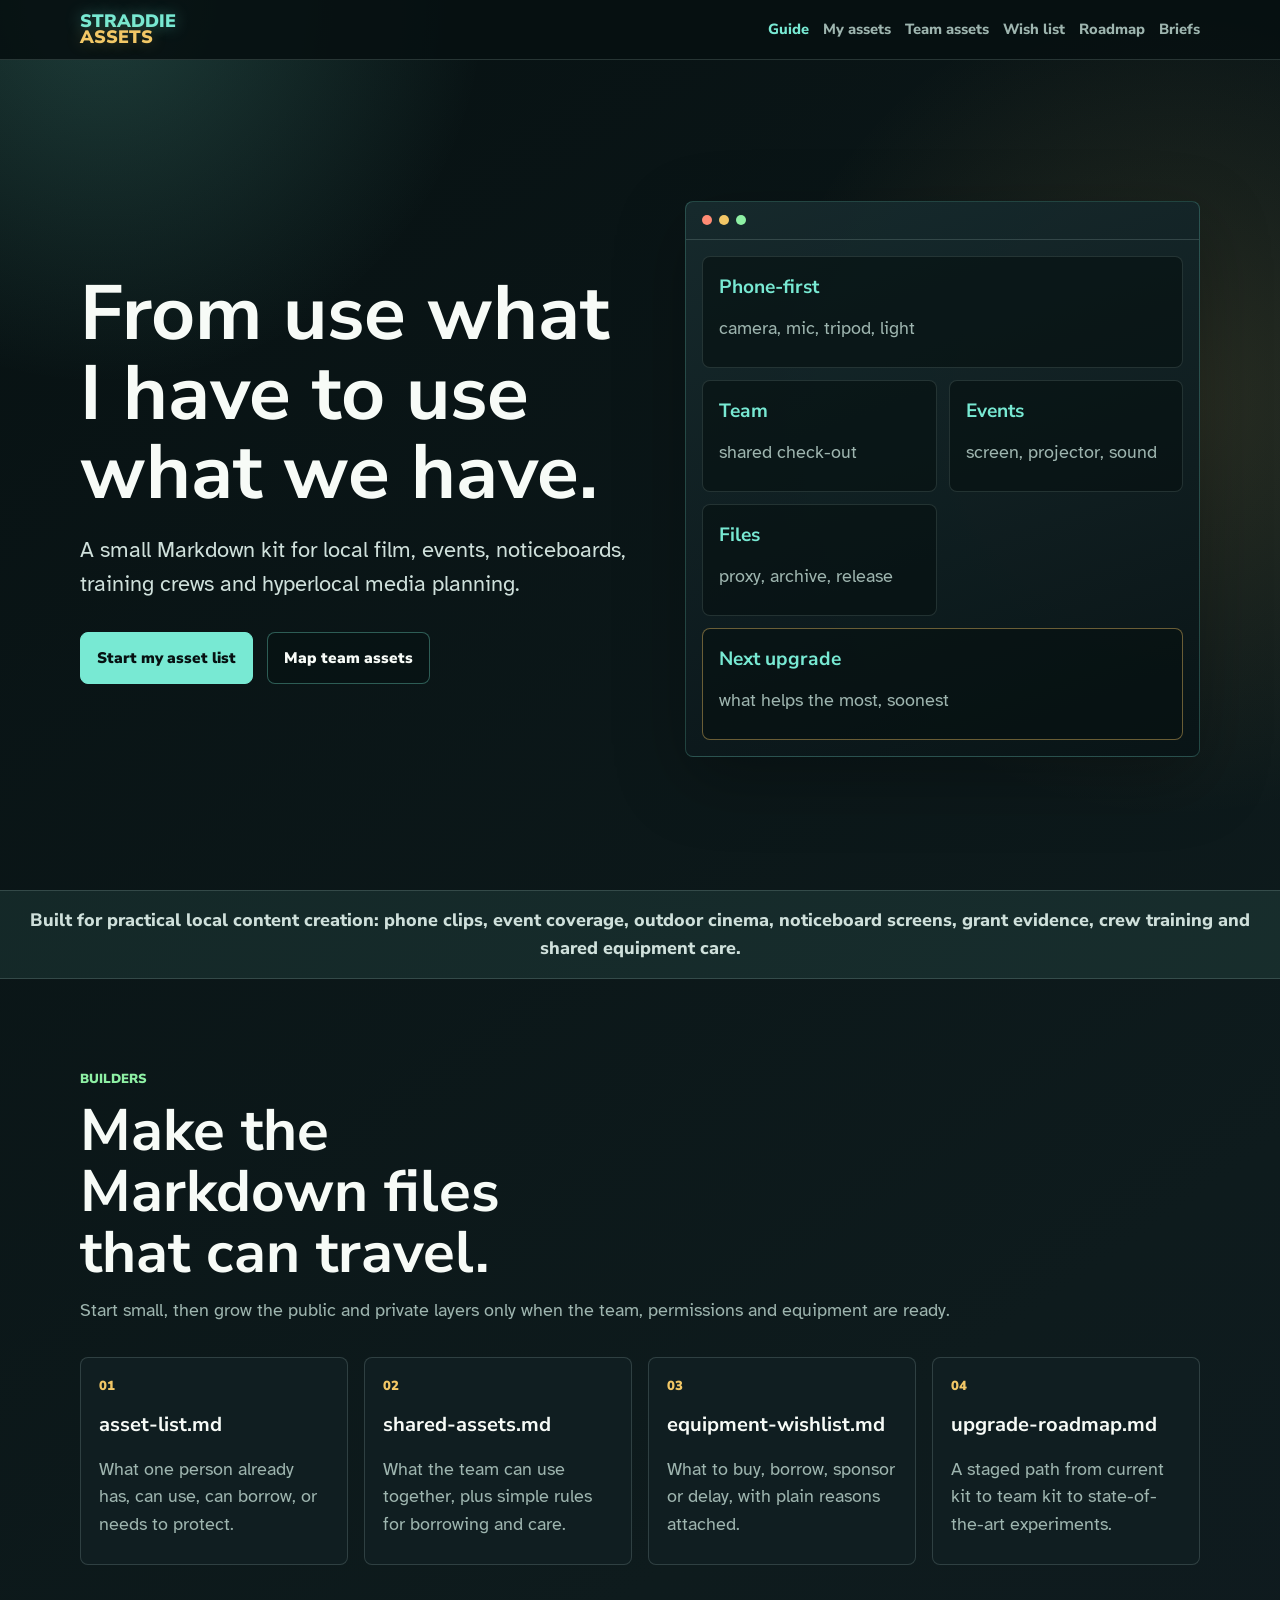
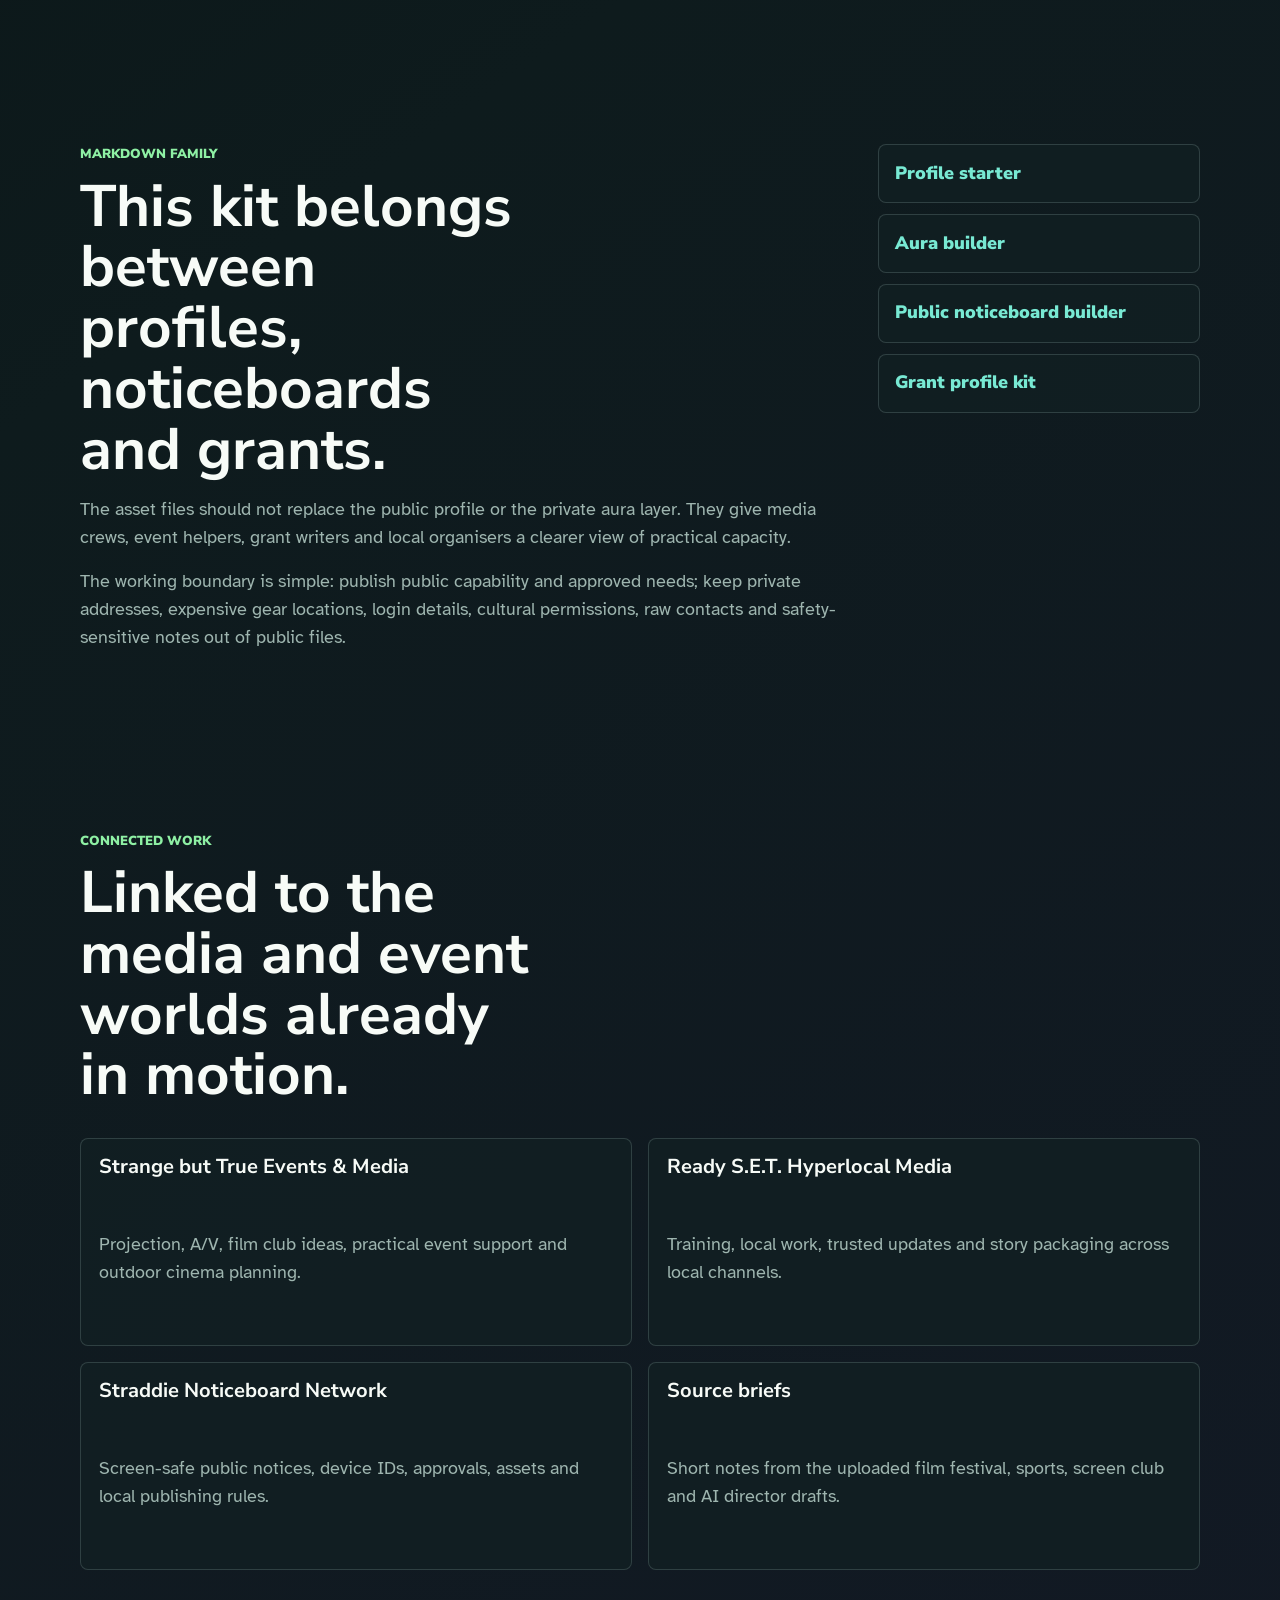
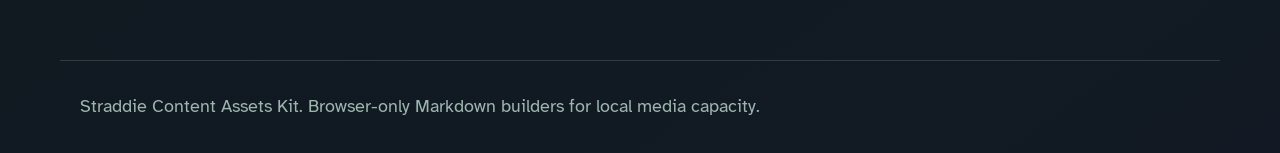
==== index.html @ ae2b7933 "Initial Straddie content assets kit" ====
<!doctype html>
<html lang="en-AU">
  <head>
    <meta charset="utf-8">
    <meta name="viewport" content="width=device-width, initial-scale=1">
    <meta name="description" content="Markdown builders for local media asset lists, shared team gear, equipment wish lists and upgrade roadmaps on Minjerribah / North Stradbroke Island.">
    <title>Straddie Content Assets Kit</title>
    <link rel="preconnect" href="https://fonts.googleapis.com">
    <link rel="preconnect" href="https://fonts.gstatic.com" crossorigin>
    <link href="https://fonts.googleapis.com/css2?family=Atkinson+Hyperlegible:wght@400;700&family=Nunito+Sans:wght@700;800;900&display=swap" rel="stylesheet">
    <link rel="stylesheet" href="styles.css">
  </head>
  <body>
    <a class="skip-link" href="#main">Skip to content</a>
    <header class="site-header">
      <nav class="nav" aria-label="Main navigation">
        <a class="brand-mark" href="index.html" aria-label="Straddie Content Assets Kit home">
          <span>Straddie</span><span>Assets</span>
        </a>
        <button class="nav-toggle" type="button" aria-label="Open menu" aria-expanded="false"><span></span><span></span><span></span></button>
        <div class="nav-links">
          <a aria-current="page" href="index.html">Guide</a>
          <a href="asset-list-builder.html">My assets</a>
          <a href="shared-assets-builder.html">Team assets</a>
          <a href="wishlist-builder.html">Wish list</a>
          <a href="upgrade-roadmap-builder.html">Roadmap</a>
          <a href="source-briefs.html">Briefs</a>
        </div>
      </nav>
    </header>

    <main id="main">
      <section class="hero">
        <div class="hero-copy">
          <h1>From use what I have to use what we have.</h1>
          <p class="hero-lede">A small Markdown kit for local film, events, noticeboards, training crews and hyperlocal media planning.</p>
          <div class="hero-actions">
            <a class="button primary" href="asset-list-builder.html">Start my asset list</a>
            <a class="button secondary" href="shared-assets-builder.html">Map team assets</a>
          </div>
        </div>
        <aside class="gear-board" aria-label="Asset planning board">
          <div class="board-header">
            <span></span><span></span><span></span>
          </div>
          <div class="board-grid">
            <div class="gear-tile wide"><strong>Phone-first</strong><span>camera, mic, tripod, light</span></div>
            <div class="gear-tile"><strong>Team</strong><span>shared check-out</span></div>
            <div class="gear-tile"><strong>Events</strong><span>screen, projector, sound</span></div>
            <div class="gear-tile"><strong>Files</strong><span>proxy, archive, release</span></div>
            <div class="gear-tile wide accent"><strong>Next upgrade</strong><span>what helps the most, soonest</span></div>
          </div>
        </aside>
      </section>

      <section class="intro-band">
        <p>Built for practical local content creation: phone clips, event coverage, outdoor cinema, noticeboard screens, grant evidence, crew training and shared equipment care.</p>
      </section>

      <section class="section" aria-labelledby="builders-title">
        <div class="section-heading">
          <p class="eyebrow">Builders</p>
          <h2 id="builders-title">Make the Markdown files that can travel.</h2>
          <p>Start small, then grow the public and private layers only when the team, permissions and equipment are ready.</p>
        </div>
        <div class="tool-grid">
          <a class="tool-card" href="asset-list-builder.html">
            <span>01</span>
            <h3>asset-list.md</h3>
            <p>What one person already has, can use, can borrow, or needs to protect.</p>
          </a>
          <a class="tool-card" href="shared-assets-builder.html">
            <span>02</span>
            <h3>shared-assets.md</h3>
            <p>What the team can use together, plus simple rules for borrowing and care.</p>
          </a>
          <a class="tool-card" href="wishlist-builder.html">
            <span>03</span>
            <h3>equipment-wishlist.md</h3>
            <p>What to buy, borrow, sponsor or delay, with plain reasons attached.</p>
          </a>
          <a class="tool-card" href="upgrade-roadmap-builder.html">
            <span>04</span>
            <h3>upgrade-roadmap.md</h3>
            <p>A staged path from current kit to team kit to state-of-the-art experiments.</p>
          </a>
        </div>
      </section>

      <section class="section split-section" aria-labelledby="family-title">
        <div>
          <p class="eyebrow">Markdown family</p>
          <h2 id="family-title">This kit belongs between profiles, noticeboards and grants.</h2>
          <p class="page-copy">The asset files should not replace the public profile or the private aura layer. They give media crews, event helpers, grant writers and local organisers a clearer view of practical capacity.</p>
          <p class="page-copy">The working boundary is simple: publish public capability and approved needs; keep private addresses, expensive gear locations, login details, cultural permissions, raw contacts and safety-sensitive notes out of public files.</p>
        </div>
        <div class="link-stack">
          <a href="https://auraofintelligence.github.io/sbt_profile_starter/">Profile starter</a>
          <a href="https://auraofintelligence.github.io/sbt_aura_builder/">Aura builder</a>
          <a href="https://auraofintelligence.github.io/straddie-noticeboard-network/public-noticeboard-builder.html">Public noticeboard builder</a>
          <a href="https://auraofintelligence.github.io/stradbroke-grants-lab/profile-kit.html">Grant profile kit</a>
        </div>
      </section>

      <section class="section" aria-labelledby="connected-title">
        <div class="section-heading">
          <p class="eyebrow">Connected work</p>
          <h2 id="connected-title">Linked to the media and event worlds already in motion.</h2>
        </div>
        <div class="related-grid">
          <a class="related-card" href="https://auraofintelligence.github.io/strange-but-true/events-media.html">
            <h3>Strange but True Events & Media</h3>
            <p>Projection, A/V, film club ideas, practical event support and outdoor cinema planning.</p>
          </a>
          <a class="related-card" href="https://auraofintelligence.github.io/ready-set-co-op-hyperlocal-media/index.html">
            <h3>Ready S.E.T. Hyperlocal Media</h3>
            <p>Training, local work, trusted updates and story packaging across local channels.</p>
          </a>
          <a class="related-card" href="https://auraofintelligence.github.io/straddie-noticeboard-network/">
            <h3>Straddie Noticeboard Network</h3>
            <p>Screen-safe public notices, device IDs, approvals, assets and local publishing rules.</p>
          </a>
          <a class="related-card" href="source-briefs.html">
            <h3>Source briefs</h3>
            <p>Short notes from the uploaded film festival, sports, screen club and AI director drafts.</p>
          </a>
        </div>
      </section>
    </main>

    <footer class="site-footer">
      <p>Straddie Content Assets Kit. Browser-only Markdown builders for local media capacity.</p>
    </footer>
    <script src="app.js"></script>
  </body>
</html>
---- styles.css ----
:root {
  --ink: #071112;
  --deep: #102022;
  --panel: rgba(17, 31, 34, 0.94);
  --panel-strong: #172b2e;
  --text: #f7fbf7;
  --soft: #cfe0db;
  --muted: #9eb5af;
  --line: rgba(213, 242, 234, 0.16);
  --aqua: #78e9d3;
  --green: #8ef0a4;
  --gold: #f2c766;
  --coral: #ff8b74;
  --violet: #a88cff;
  --heading: "Nunito Sans", "Avenir Next", Arial, sans-serif;
  --body: "Atkinson Hyperlegible", Arial, sans-serif;
  --max-width: 1160px;
}

* {
  box-sizing: border-box;
}

html {
  background: var(--ink);
  scroll-behavior: smooth;
}

body {
  background:
    radial-gradient(circle at 8% 0, rgba(120, 233, 211, 0.2), transparent 24rem),
    radial-gradient(circle at 92% 12%, rgba(242, 199, 102, 0.13), transparent 26rem),
    linear-gradient(145deg, #071112, #0e1b1d 48%, #121924);
  color: var(--text);
  font-family: var(--body);
  font-size: 18px;
  line-height: 1.55;
  margin: 0;
  min-height: 100vh;
  overflow-x: hidden;
}

body::before {
  background:
    linear-gradient(90deg, rgba(120, 233, 211, 0.055) 1px, transparent 1px),
    linear-gradient(0deg, rgba(242, 199, 102, 0.04) 1px, transparent 1px);
  background-size: 86px 86px;
  content: "";
  inset: 0;
  pointer-events: none;
  position: fixed;
  z-index: -1;
}

a {
  color: inherit;
}

.skip-link {
  background: var(--gold);
  color: var(--ink);
  left: 1rem;
  padding: 0.6rem 0.8rem;
  position: absolute;
  top: -4rem;
  z-index: 30;
}

.skip-link:focus {
  top: 1rem;
}

.site-header {
  background: rgba(7, 17, 18, 0.92);
  border-bottom: 1px solid var(--line);
  position: sticky;
  top: 0;
  z-index: 20;
}

.nav {
  align-items: center;
  display: flex;
  gap: 1rem;
  justify-content: space-between;
  margin: 0 auto;
  max-width: var(--max-width);
  padding: 0.8rem 1.25rem;
}

.brand-mark {
  display: grid;
  font-family: var(--heading);
  font-weight: 900;
  line-height: 0.92;
  text-decoration: none;
  text-transform: uppercase;
}

.brand-mark span:first-child {
  color: var(--aqua);
  text-shadow: 0 0 16px rgba(120, 233, 211, 0.42);
}

.brand-mark span:last-child {
  color: var(--gold);
  text-shadow: 0 0 16px rgba(242, 199, 102, 0.28);
}

.nav-links {
  align-items: center;
  display: flex;
  gap: 0.88rem;
}

.nav-links a {
  color: var(--muted);
  font-family: var(--heading);
  font-size: 0.92rem;
  font-weight: 800;
  text-decoration: none;
}

.nav-links a:hover,
.nav-links a:focus,
.nav-links a[aria-current="page"] {
  color: var(--aqua);
}

.nav-toggle {
  align-items: center;
  background: transparent;
  border: 1px solid rgba(120, 233, 211, 0.48);
  border-radius: 8px;
  display: none;
  flex-direction: column;
  gap: 0.23rem;
  height: 2.65rem;
  justify-content: center;
  width: 2.85rem;
}

.nav-toggle span {
  background: var(--aqua);
  display: block;
  height: 2px;
  width: 1.15rem;
}

.hero,
.page-hero,
.section,
.site-footer {
  margin: 0 auto;
  max-width: var(--max-width);
  padding-left: 1.25rem;
  padding-right: 1.25rem;
}

.hero {
  align-items: center;
  display: grid;
  gap: 2.5rem;
  grid-template-columns: minmax(0, 0.9fr) minmax(320px, 0.82fr);
  min-height: calc(100vh - 70px);
  padding-bottom: 4rem;
  padding-top: 4.5rem;
}

.page-hero {
  padding-bottom: 3rem;
  padding-top: 5rem;
}

.section {
  padding-bottom: clamp(3.25rem, 7vw, 5.7rem);
  padding-top: clamp(3.25rem, 7vw, 5.7rem);
}

.eyebrow {
  color: var(--green);
  font-family: var(--heading);
  font-size: 0.82rem;
  font-weight: 900;
  letter-spacing: 0;
  margin: 0 0 0.75rem;
  text-transform: uppercase;
}

h1,
h2,
h3 {
  font-family: var(--heading);
  letter-spacing: 0;
  line-height: 1.04;
  margin: 0;
  overflow-wrap: anywhere;
}

h1 {
  font-size: clamp(2.8rem, 6vw, 5.2rem);
  max-width: 12ch;
}

h2 {
  font-size: clamp(2rem, 4.7vw, 3.65rem);
  max-width: 13ch;
}

h3 {
  font-size: 1.26rem;
}

p {
  margin: 0;
  overflow-wrap: anywhere;
}

.hero-lede {
  color: var(--soft);
  font-size: clamp(1.08rem, 2vw, 1.35rem);
  margin-top: 1.25rem;
  max-width: 58rem;
}

.hero-actions {
  display: flex;
  flex-wrap: wrap;
  gap: 0.85rem;
  margin-top: 2rem;
}

.button {
  align-items: center;
  border-radius: 8px;
  cursor: pointer;
  display: inline-flex;
  font-family: var(--heading);
  font-size: 0.96rem;
  font-weight: 900;
  justify-content: center;
  min-height: 3rem;
  min-width: 10rem;
  padding: 0.8rem 1rem;
  text-decoration: none;
}

.button.primary {
  background: var(--aqua);
  border: 1px solid var(--aqua);
  color: var(--ink);
}

.button.secondary {
  background: rgba(7, 17, 18, 0.42);
  border: 1px solid rgba(120, 233, 211, 0.34);
  color: var(--text);
}

.button.danger {
  background: rgba(255, 139, 116, 0.12);
  border: 1px solid rgba(255, 139, 116, 0.45);
  color: var(--text);
}

.gear-board {
  background: linear-gradient(160deg, rgba(23, 43, 46, 0.96), rgba(9, 20, 22, 0.96));
  border: 1px solid rgba(120, 233, 211, 0.22);
  border-radius: 8px;
  box-shadow: 0 22px 70px rgba(0, 0, 0, 0.28);
  overflow: hidden;
}

.board-header {
  align-items: center;
  border-bottom: 1px solid var(--line);
  display: flex;
  gap: 0.45rem;
  padding: 0.85rem 1rem;
}

.board-header span {
  background: var(--muted);
  border-radius: 999px;
  height: 0.62rem;
  width: 0.62rem;
}

.board-header span:nth-child(1) {
  background: var(--coral);
}

.board-header span:nth-child(2) {
  background: var(--gold);
}

.board-header span:nth-child(3) {
  background: var(--green);
}

.board-grid {
  display: grid;
  gap: 0.75rem;
  grid-template-columns: repeat(2, minmax(0, 1fr));
  padding: 1rem;
}

.gear-tile {
  background: rgba(7, 17, 18, 0.66);
  border: 1px solid rgba(213, 242, 234, 0.13);
  border-radius: 8px;
  display: grid;
  gap: 0.35rem;
  min-height: 7rem;
  padding: 1rem;
}

.gear-tile.wide {
  grid-column: 1 / -1;
}

.gear-tile.accent {
  border-color: rgba(242, 199, 102, 0.42);
}

.gear-tile strong {
  color: var(--aqua);
  font-family: var(--heading);
  font-size: 1.2rem;
}

.gear-tile span {
  color: var(--muted);
}

.intro-band {
  background: rgba(120, 233, 211, 0.09);
  border-bottom: 1px solid var(--line);
  border-top: 1px solid var(--line);
  color: var(--soft);
  font-family: var(--heading);
  font-weight: 800;
  padding: 1rem 1.25rem;
  text-align: center;
}

.section-heading {
  max-width: 64rem;
}

.section-heading p:not(.eyebrow) {
  color: var(--muted);
  margin-top: 0.85rem;
}

.tool-grid,
.related-grid,
.brief-grid {
  display: grid;
  gap: 1rem;
  grid-template-columns: repeat(4, minmax(0, 1fr));
  margin-top: 2rem;
}

.related-grid,
.brief-grid {
  grid-template-columns: repeat(2, minmax(0, 1fr));
}

.tool-card,
.related-card,
.brief-card {
  background: var(--panel);
  border: 1px solid var(--line);
  border-radius: 8px;
  color: var(--text);
  display: grid;
  gap: 0.75rem;
  min-height: 13rem;
  padding: 1.1rem;
  text-decoration: none;
}

.tool-card:hover,
.tool-card:focus,
.related-card:hover,
.related-card:focus {
  border-color: rgba(120, 233, 211, 0.55);
}

.tool-card span,
.brief-card span {
  color: var(--gold);
  font-family: var(--heading);
  font-size: 0.82rem;
  font-weight: 900;
  overflow-wrap: anywhere;
  text-transform: uppercase;
}

.tool-card p,
.related-card p,
.brief-card p,
.page-copy {
  color: var(--muted);
}

.page-copy {
  margin-top: 1rem;
}

.split-section {
  align-items: start;
  display: grid;
  gap: 2rem;
  grid-template-columns: minmax(0, 1fr) minmax(18rem, 0.42fr);
}

.link-stack {
  display: grid;
  gap: 0.7rem;
}

.link-stack a {
  background: var(--panel);
  border: 1px solid var(--line);
  border-radius: 8px;
  color: var(--aqua);
  font-family: var(--heading);
  font-weight: 900;
  padding: 0.9rem 1rem;
  text-decoration: none;
}

.builder-layout {
  align-items: start;
  display: grid;
  gap: 1rem;
  grid-template-columns: minmax(0, 0.95fr) minmax(20rem, 0.72fr);
  padding-top: 2rem;
}

.builder-form,
.output-panel {
  background: var(--panel);
  border: 1px solid var(--line);
  border-radius: 8px;
  min-width: 0;
  padding: 1.1rem;
}

.builder-form {
  display: grid;
  gap: 1rem;
}

.builder-form fieldset {
  border: 1px solid rgba(120, 233, 211, 0.18);
  border-radius: 8px;
  display: grid;
  gap: 0.85rem;
  margin: 0;
  min-inline-size: 0;
  padding: 1rem;
}

.builder-form legend,
.output-panel > label {
  color: var(--gold);
  font-family: var(--heading);
  font-weight: 900;
  padding: 0 0.35rem;
}

.builder-form label,
.output-panel > label {
  color: var(--soft);
  display: grid;
  gap: 0.35rem;
  font-size: 0.92rem;
}

.builder-form input,
.builder-form textarea,
.builder-form select,
.markdown-output {
  background: rgba(7, 17, 18, 0.72);
  border: 1px solid rgba(120, 233, 211, 0.22);
  border-radius: 8px;
  color: var(--text);
  font: inherit;
  min-width: 0;
  padding: 0.72rem 0.78rem;
  width: 100%;
}

.builder-form textarea {
  min-height: 6.4rem;
  resize: vertical;
}

.builder-form input:focus,
.builder-form textarea:focus,
.builder-form select:focus,
.markdown-output:focus {
  border-color: rgba(120, 233, 211, 0.82);
  outline: none;
}

.builder-form ::placeholder {
  color: rgba(207, 224, 219, 0.48);
}

.field-group {
  display: grid;
  gap: 0.65rem;
}

.field-group > p {
  color: var(--soft);
  font-size: 0.92rem;
}

.option-grid {
  display: grid;
  gap: 0.55rem;
  grid-template-columns: repeat(2, minmax(0, 1fr));
}

.option-grid.compact {
  grid-template-columns: repeat(3, minmax(0, 1fr));
}

.option-grid label {
  align-items: start;
  background: rgba(7, 17, 18, 0.48);
  border: 1px solid rgba(120, 233, 211, 0.14);
  border-radius: 8px;
  color: var(--soft);
  display: grid;
  gap: 0.45rem;
  grid-template-columns: auto minmax(0, 1fr);
  line-height: 1.25;
  padding: 0.68rem 0.72rem;
}

.option-grid input {
  accent-color: var(--aqua);
  height: 1.05rem;
  margin: 0.1rem 0 0;
  padding: 0;
  width: 1.05rem;
}

.builder-actions {
  display: flex;
  flex-wrap: wrap;
  gap: 0.7rem;
}

.builder-actions .button {
  min-width: 0;
}

.status {
  color: var(--green);
  font-family: var(--heading);
  font-size: 0.9rem;
  font-weight: 900;
  min-height: 1.4rem;
}

.output-panel {
  display: grid;
  gap: 0.7rem;
  position: sticky;
  top: 6rem;
}

.markdown-output {
  color: var(--soft);
  font-family: Consolas, "Courier New", monospace;
  font-size: 0.82rem;
  line-height: 1.45;
  min-height: 46rem;
  resize: vertical;
  white-space: pre-wrap;
}

.site-footer {
  border-top: 1px solid var(--line);
  color: var(--muted);
  padding-bottom: 2rem;
  padding-top: 2rem;
}

@media (max-width: 980px) {
  body {
    font-size: 16px;
  }

  .nav-toggle {
    display: inline-flex;
  }

  .nav-links {
    background: var(--ink);
    border: 1px solid var(--line);
    border-radius: 8px;
    display: none;
    padding: 0.75rem;
    position: absolute;
    right: 1rem;
    top: 4.2rem;
    width: min(18rem, calc(100vw - 2rem));
  }

  .nav-links.is-open {
    display: grid;
  }

  .hero,
  .split-section,
  .builder-layout {
    grid-template-columns: 1fr;
  }

  .hero {
    min-height: auto;
  }

  .output-panel {
    position: static;
  }

  .tool-grid,
  .related-grid,
  .brief-grid {
    grid-template-columns: repeat(2, minmax(0, 1fr));
  }
}

@media (max-width: 620px) {
  .hero,
  .page-hero,
  .section,
  .site-footer {
    max-width: 100vw;
    padding-left: 1rem;
    padding-right: 1rem;
    width: 100%;
  }

  .hero {
    padding-bottom: 3.5rem;
    padding-top: 3.75rem;
  }

  .page-hero {
    padding-bottom: 2.25rem;
    padding-top: 3.25rem;
  }

  h1 {
    font-size: clamp(2.3rem, 10vw, 2.9rem);
  }

  h2 {
    font-size: clamp(1.85rem, 8vw, 2.45rem);
  }

  .tool-grid,
  .related-grid,
  .brief-grid,
  .option-grid,
  .option-grid.compact,
  .board-grid {
    grid-template-columns: 1fr;
  }

  .button,
  .builder-actions .button {
    width: 100%;
  }

  .builder-form,
  .output-panel {
    padding: 0.85rem;
  }

  .builder-form fieldset {
    padding: 0.85rem;
  }
}
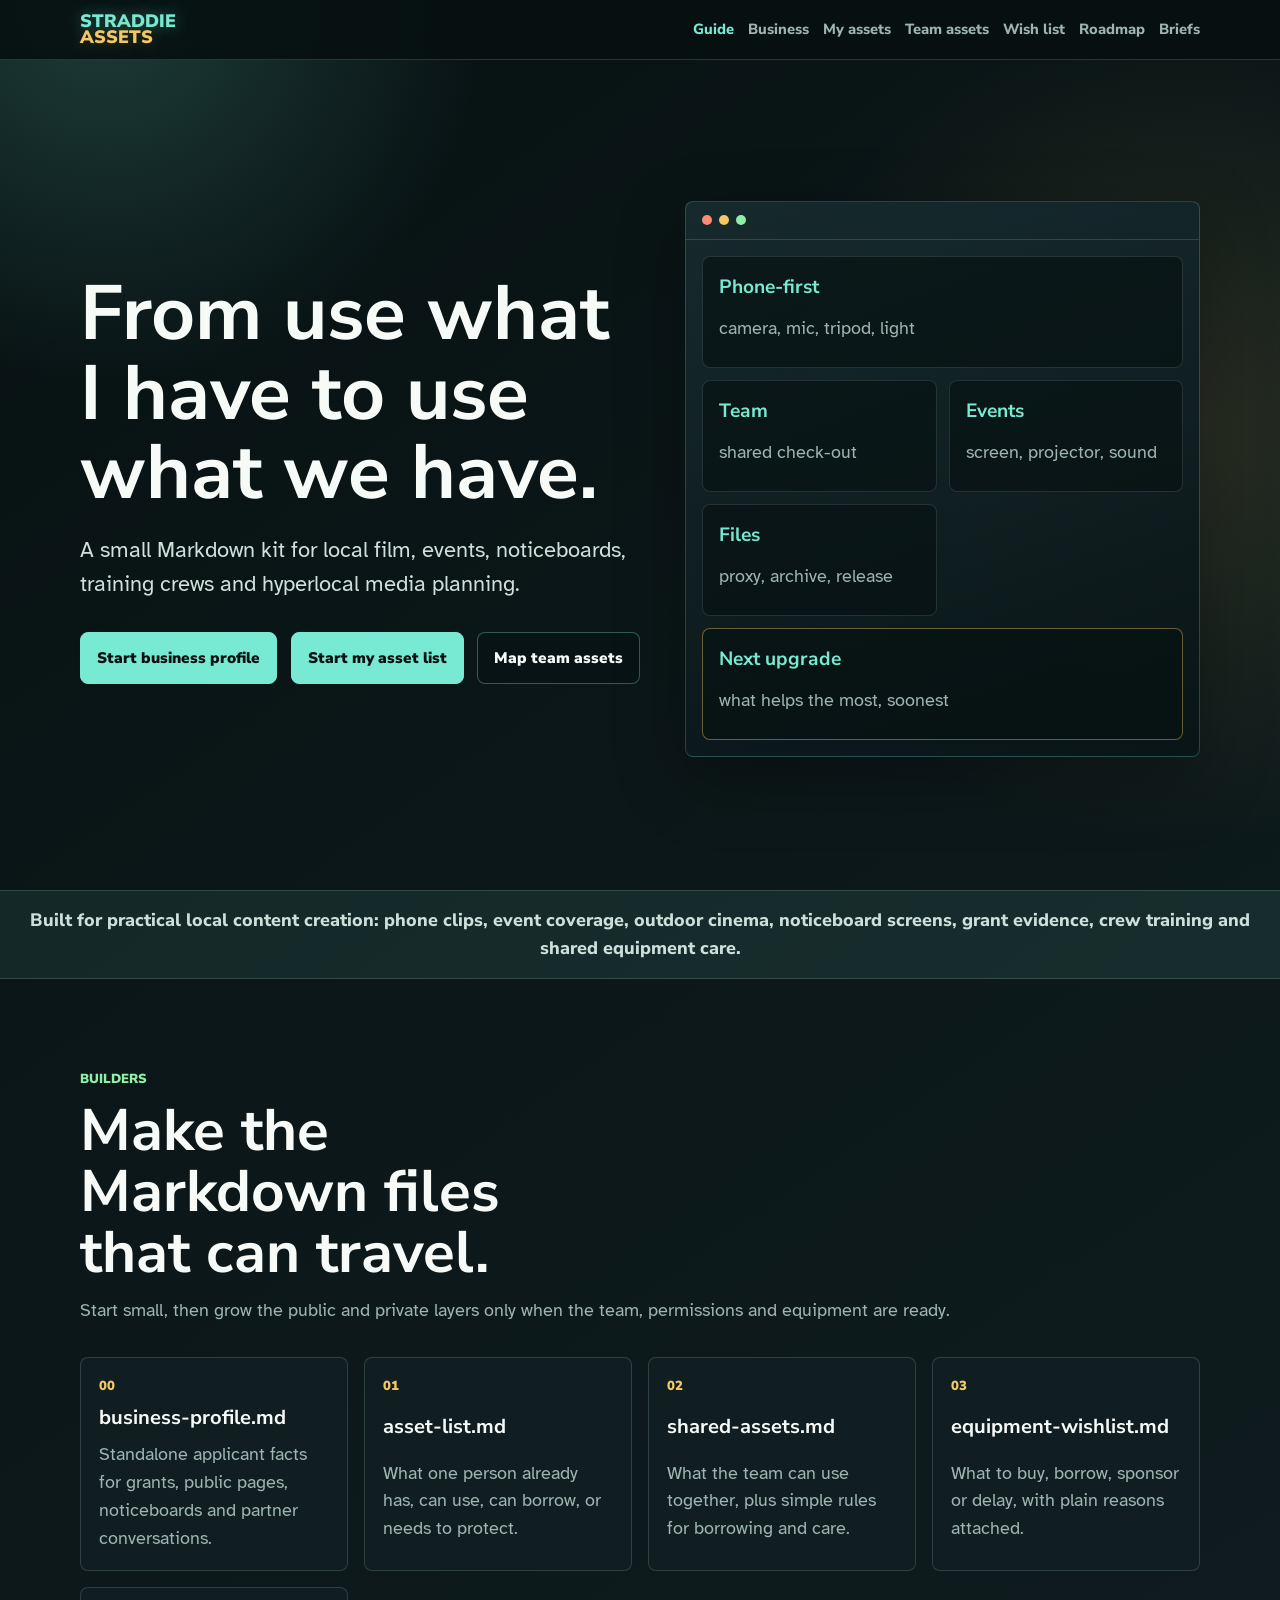
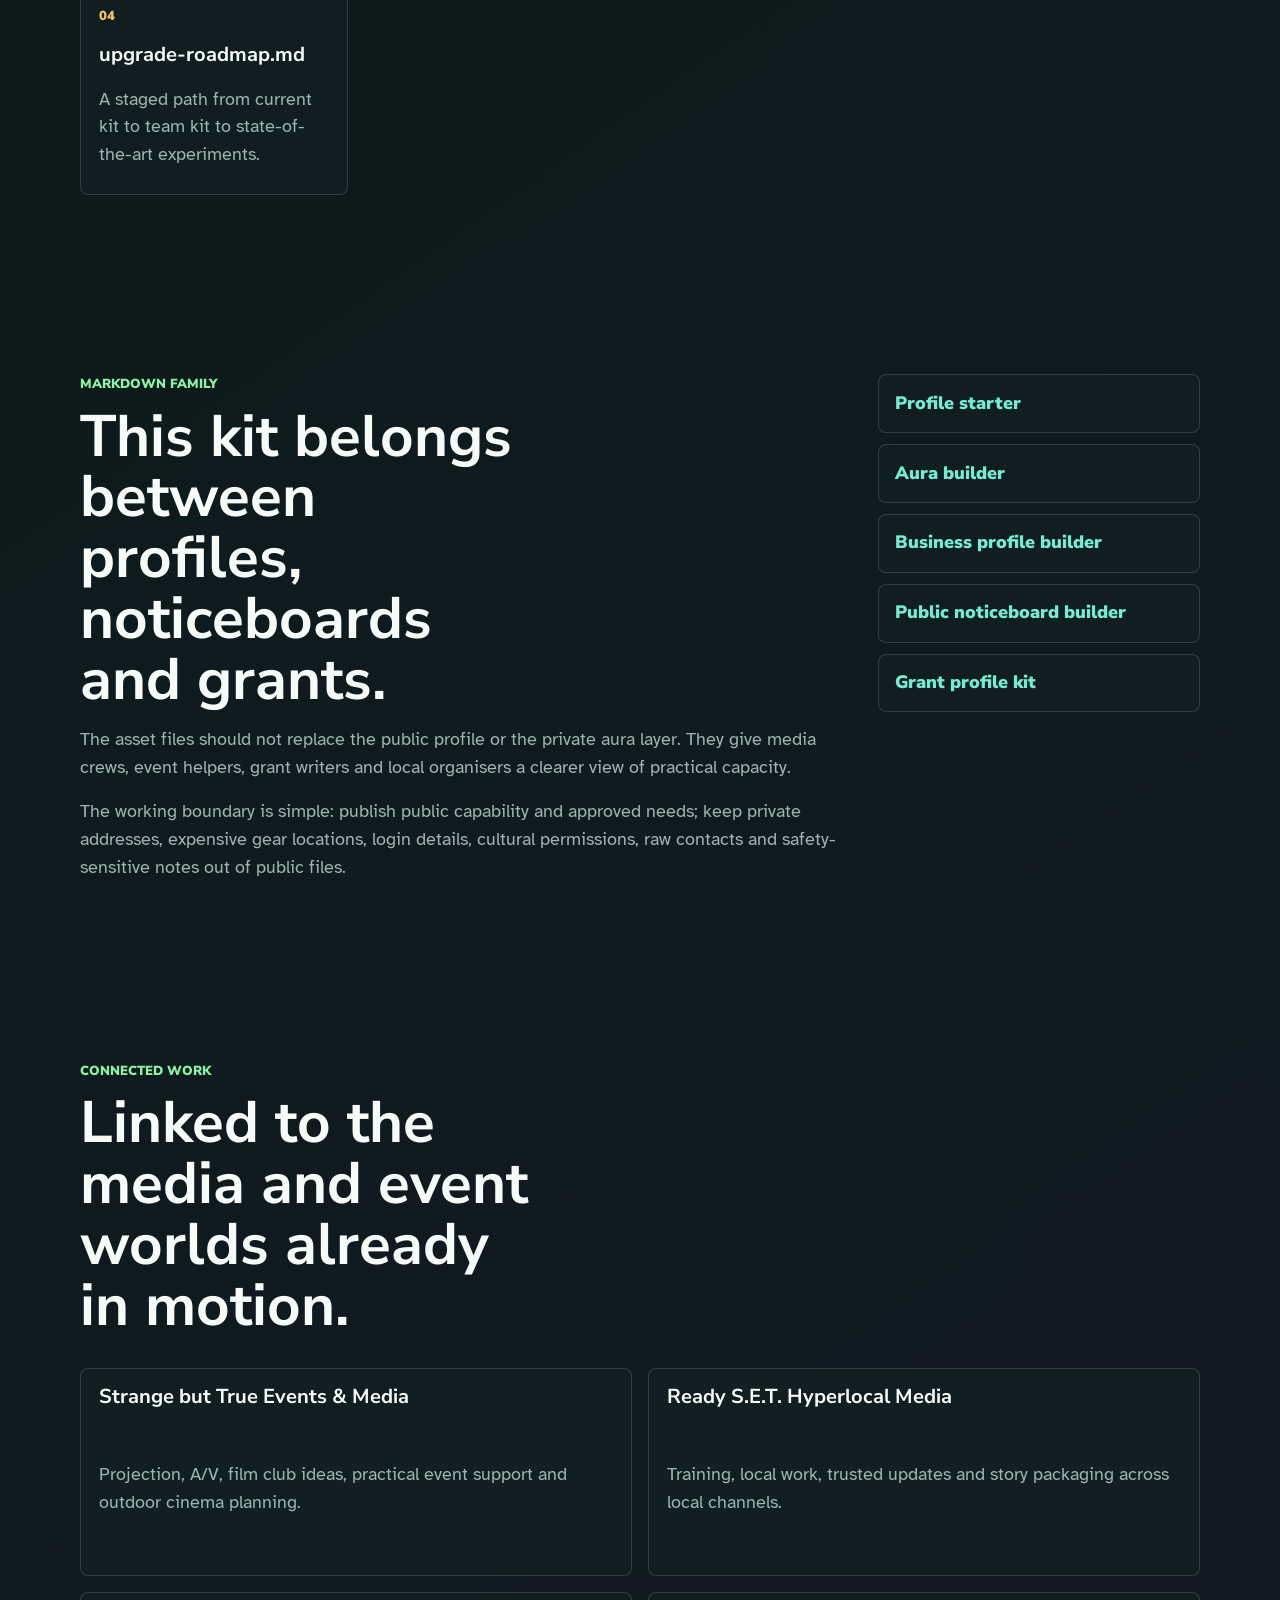
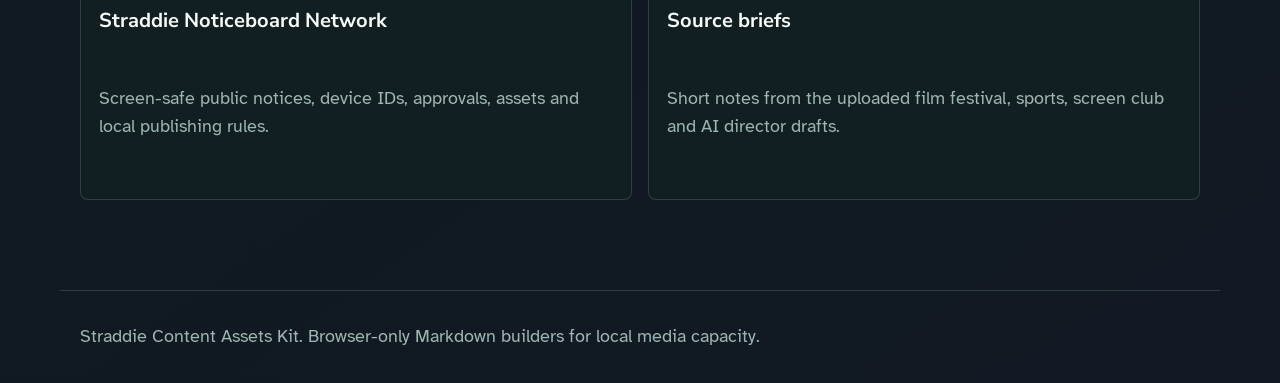
==== commit 4cfe9ebd: "Add standalone business profile builder" ====
--- a/index.html
+++ b/index.html
@@ -20,6 +20,7 @@
         <button class="nav-toggle" type="button" aria-label="Open menu" aria-expanded="false"><span></span><span></span><span></span></button>
         <div class="nav-links">
           <a aria-current="page" href="index.html">Guide</a>
+          <a href="business-profile-builder.html">Business</a>
           <a href="asset-list-builder.html">My assets</a>
           <a href="shared-assets-builder.html">Team assets</a>
           <a href="wishlist-builder.html">Wish list</a>
@@ -35,6 +36,7 @@
           <h1>From use what I have to use what we have.</h1>
           <p class="hero-lede">A small Markdown kit for local film, events, noticeboards, training crews and hyperlocal media planning.</p>
           <div class="hero-actions">
+            <a class="button primary" href="business-profile-builder.html">Start business profile</a>
             <a class="button primary" href="asset-list-builder.html">Start my asset list</a>
             <a class="button secondary" href="shared-assets-builder.html">Map team assets</a>
           </div>
@@ -64,6 +66,11 @@
           <p>Start small, then grow the public and private layers only when the team, permissions and equipment are ready.</p>
         </div>
         <div class="tool-grid">
+          <a class="tool-card" href="business-profile-builder.html">
+            <span>00</span>
+            <h3>business-profile.md</h3>
+            <p>Standalone applicant facts for grants, public pages, noticeboards and partner conversations.</p>
+          </a>
           <a class="tool-card" href="asset-list-builder.html">
             <span>01</span>
             <h3>asset-list.md</h3>
@@ -97,6 +104,7 @@
         <div class="link-stack">
           <a href="https://auraofintelligence.github.io/sbt_profile_starter/">Profile starter</a>
           <a href="https://auraofintelligence.github.io/sbt_aura_builder/">Aura builder</a>
+          <a href="business-profile-builder.html">Business profile builder</a>
           <a href="https://auraofintelligence.github.io/straddie-noticeboard-network/public-noticeboard-builder.html">Public noticeboard builder</a>
           <a href="https://auraofintelligence.github.io/stradbroke-grants-lab/profile-kit.html">Grant profile kit</a>
         </div>
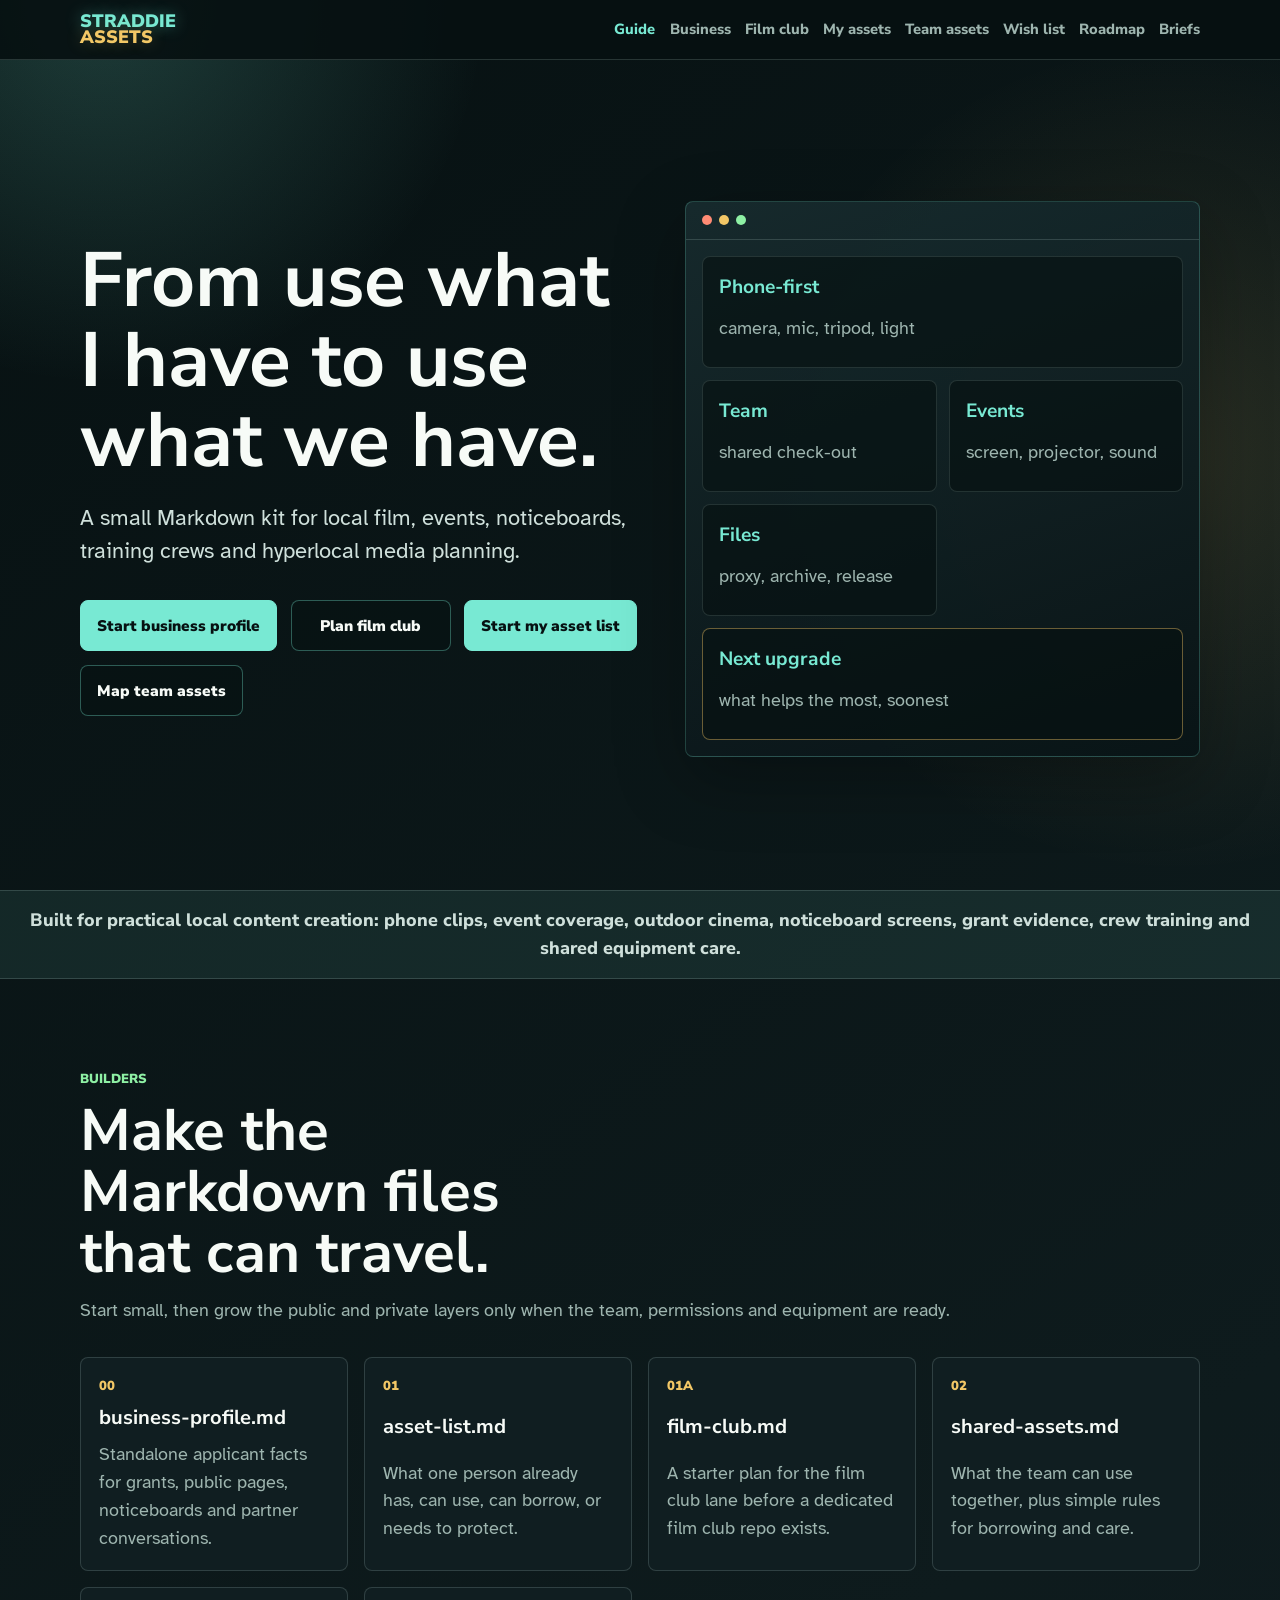
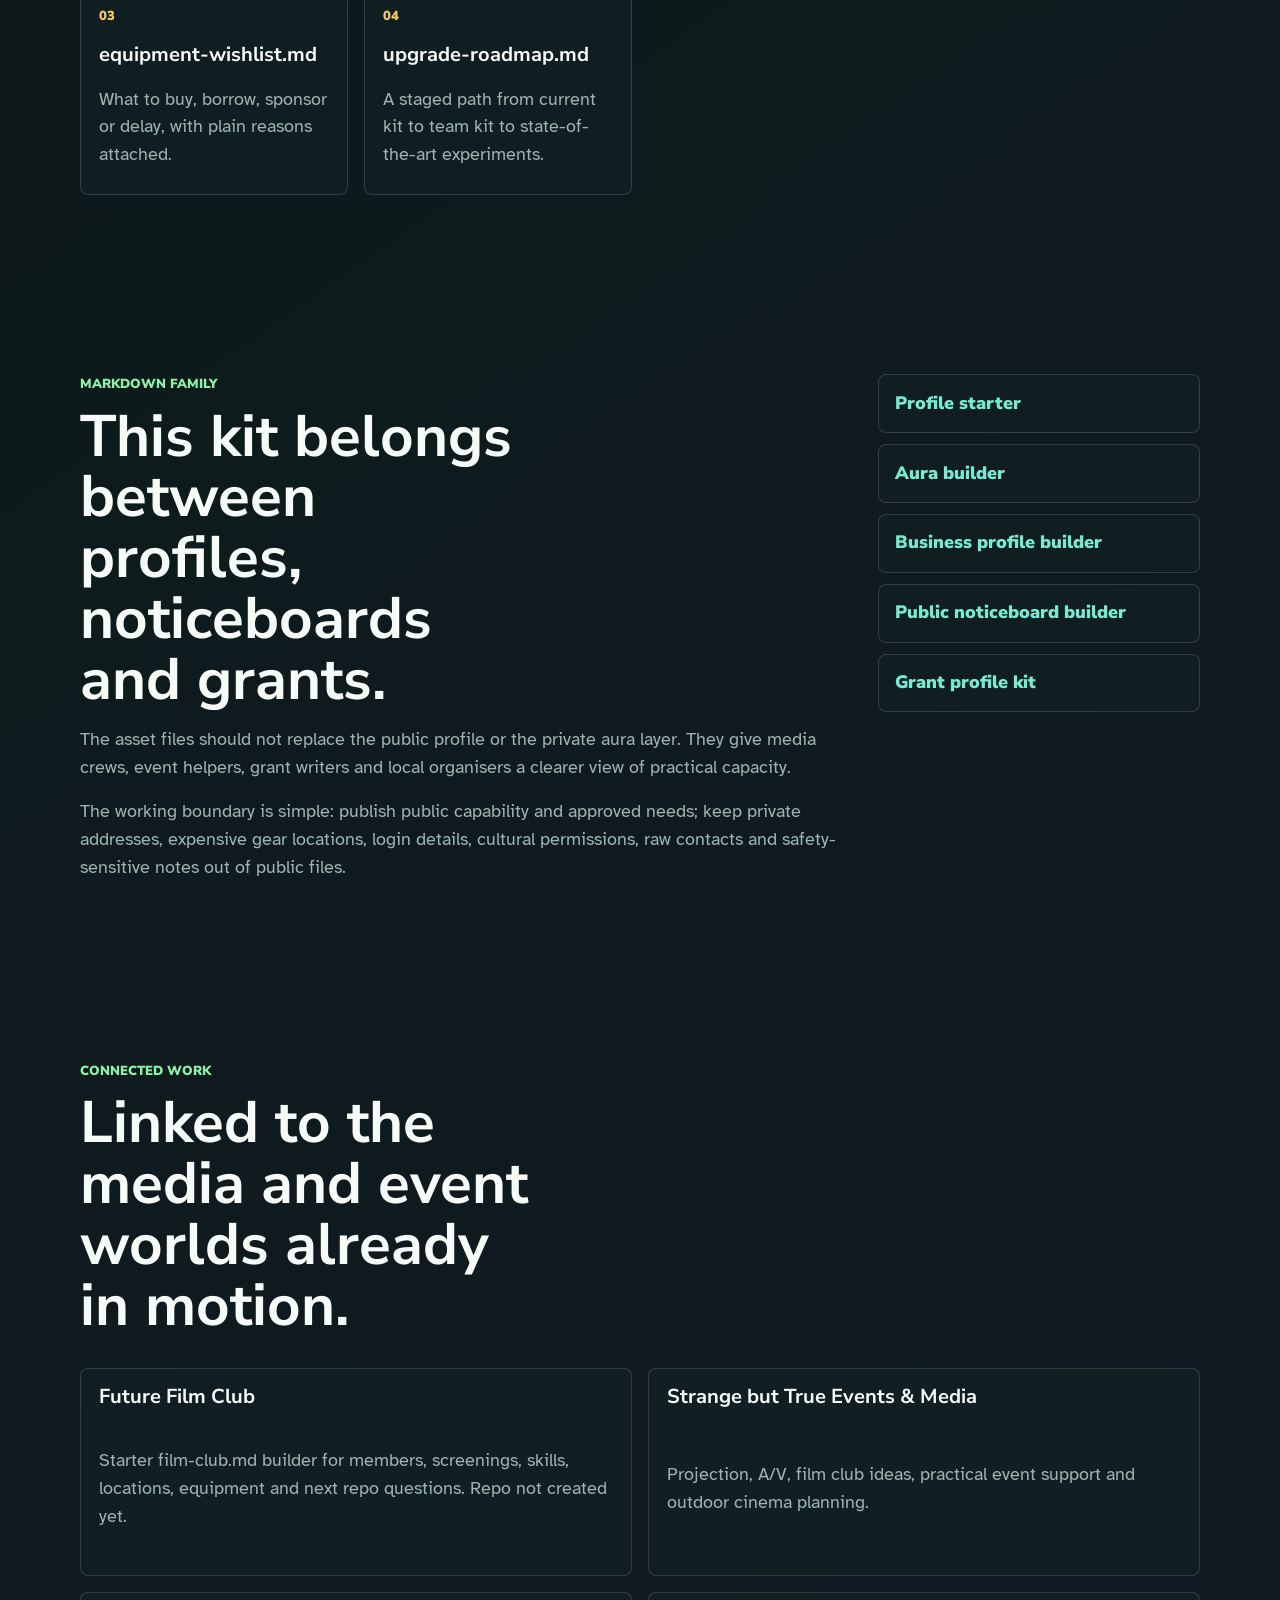
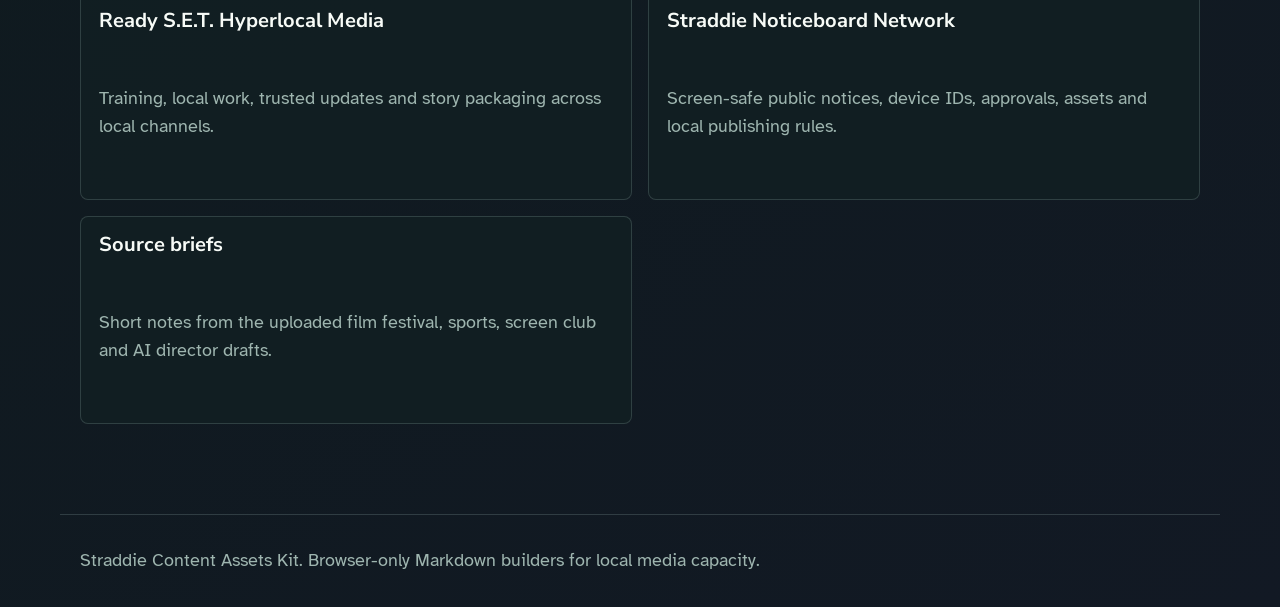
==== commit 1c660deb: "Add film club planning builder" ====
--- a/index.html
+++ b/index.html
@@ -21,6 +21,7 @@
         <div class="nav-links">
           <a aria-current="page" href="index.html">Guide</a>
           <a href="business-profile-builder.html">Business</a>
+          <a href="film-club-builder.html">Film club</a>
           <a href="asset-list-builder.html">My assets</a>
           <a href="shared-assets-builder.html">Team assets</a>
           <a href="wishlist-builder.html">Wish list</a>
@@ -37,6 +38,7 @@
           <p class="hero-lede">A small Markdown kit for local film, events, noticeboards, training crews and hyperlocal media planning.</p>
           <div class="hero-actions">
             <a class="button primary" href="business-profile-builder.html">Start business profile</a>
+            <a class="button secondary" href="film-club-builder.html">Plan film club</a>
             <a class="button primary" href="asset-list-builder.html">Start my asset list</a>
             <a class="button secondary" href="shared-assets-builder.html">Map team assets</a>
           </div>
@@ -75,6 +77,11 @@
             <span>01</span>
             <h3>asset-list.md</h3>
             <p>What one person already has, can use, can borrow, or needs to protect.</p>
+          </a>
+          <a class="tool-card" href="film-club-builder.html">
+            <span>01A</span>
+            <h3>film-club.md</h3>
+            <p>A starter plan for the film club lane before a dedicated film club repo exists.</p>
           </a>
           <a class="tool-card" href="shared-assets-builder.html">
             <span>02</span>
@@ -116,6 +123,10 @@
           <h2 id="connected-title">Linked to the media and event worlds already in motion.</h2>
         </div>
         <div class="related-grid">
+          <a class="related-card" href="film-club-builder.html">
+            <h3>Future Film Club</h3>
+            <p>Starter film-club.md builder for members, screenings, skills, locations, equipment and next repo questions. Repo not created yet.</p>
+          </a>
           <a class="related-card" href="https://auraofintelligence.github.io/strange-but-true/events-media.html">
             <h3>Strange but True Events & Media</h3>
             <p>Projection, A/V, film club ideas, practical event support and outdoor cinema planning.</p>
